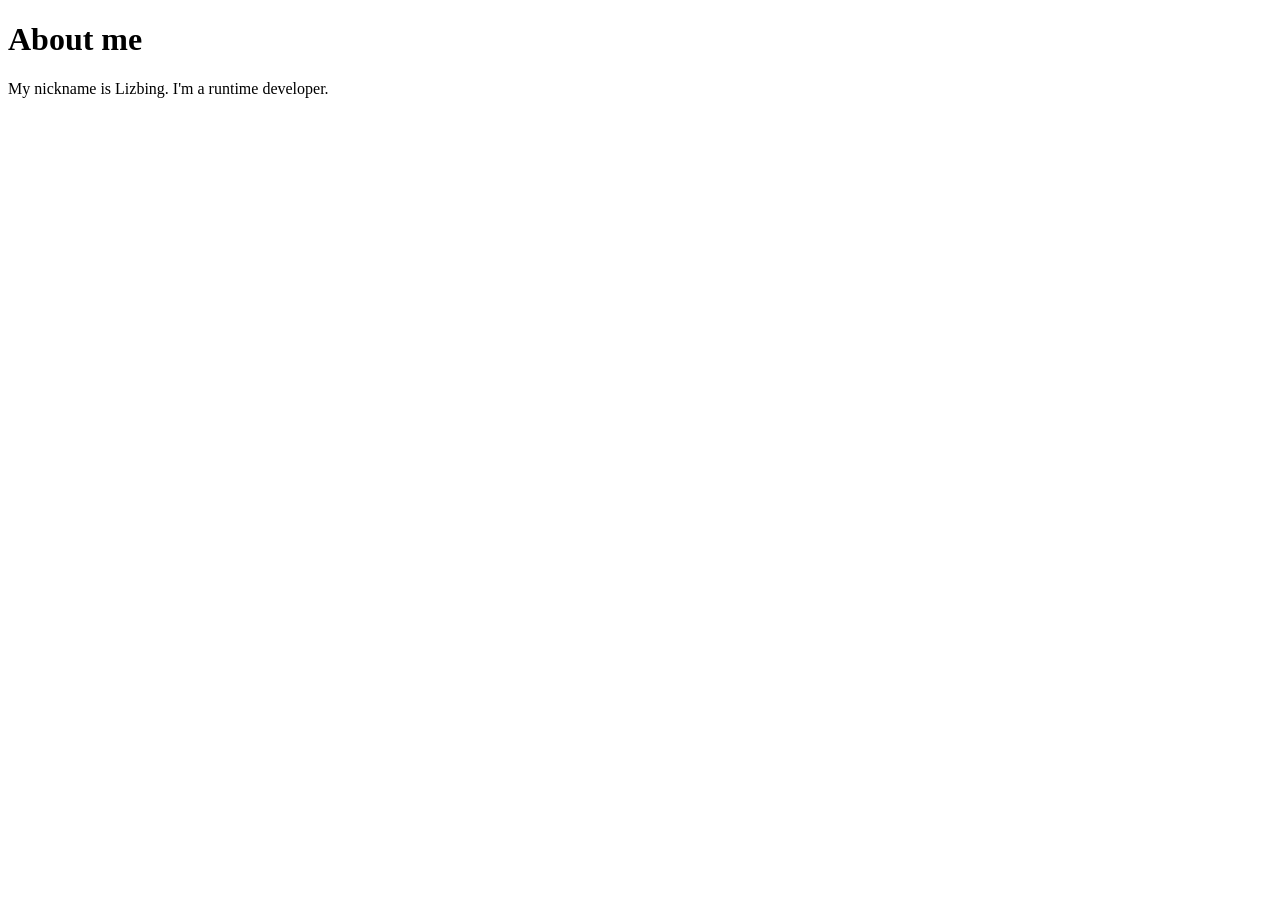
==== index.html @ a02f56ff "main" ====
<!DOCTYPE html>
<html>
<head>
<meta charset="utf-8">
<title>Lizbing's personal blog page</title>
</head>
<body>
    <h1>About me</h1>
    <p>My nickname is Lizbing. I'm a runtime developer.</p>
</body>
</html>
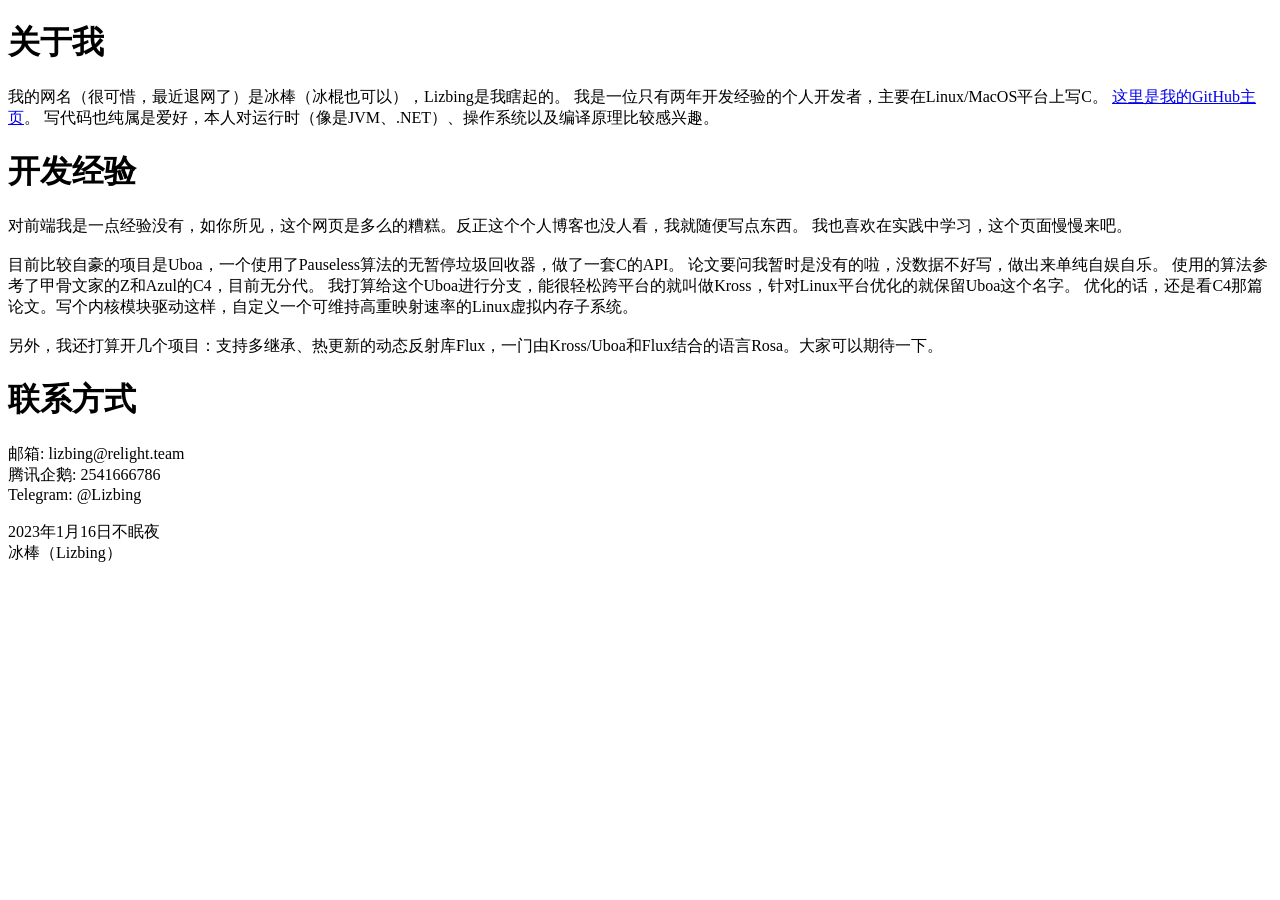
==== commit 965d261f: "Add files via upload" ====
--- a/index.html
+++ b/index.html
@@ -1,11 +1,38 @@
 <!DOCTYPE html>
 <html>
+
 <head>
-<meta charset="utf-8">
-<title>Lizbing's personal blog page</title>
+    <meta charset="utf-8">
+    <title>Lizbing's personal blog page</title>
 </head>
+
 <body>
-    <h1>About me</h1>
-    <p>My nickname is Lizbing. I'm a runtime developer.</p>
+    <h1>关于我</h1>
+    <p>
+        我的网名（很可惜，最近退网了）是冰棒（冰棍也可以），Lizbing是我瞎起的。
+        我是一位只有两年开发经验的个人开发者，主要在Linux/MacOS平台上写C。
+        <a href="https://github.com/LizBing">这里是我的GitHub主页</a>。
+        写代码也纯属是爱好，本人对运行时（像是JVM、.NET）、操作系统以及编译原理比较感兴趣。
+    </p>
+    <h1>开发经验</h1>
+    <p>
+        对前端我是一点经验没有，如你所见，这个网页是多么的糟糕。反正这个个人博客也没人看，我就随便写点东西。
+        我也喜欢在实践中学习，这个页面慢慢来吧。
+        <br /><br />
+        目前比较自豪的项目是Uboa，一个使用了Pauseless算法的无暂停垃圾回收器，做了一套C的API。
+        论文要问我暂时是没有的啦，没数据不好写，做出来单纯自娱自乐。
+        使用的算法参考了甲骨文家的Z和Azul的C4，目前无分代。
+        我打算给这个Uboa进行分支，能很轻松跨平台的就叫做Kross，针对Linux平台优化的就保留Uboa这个名字。
+        优化的话，还是看C4那篇论文。写个内核模块驱动这样，自定义一个可维持高重映射速率的Linux虚拟内存子系统。
+        <br /><br />
+        另外，我还打算开几个项目：支持多继承、热更新的动态反射库Flux，一门由Kross/Uboa和Flux结合的语言Rosa。大家可以期待一下。
+    </p>
+    <h1>联系方式</h1>
+    <p>
+        邮箱: lizbing@relight.team<br />腾讯企鹅: 2541666786<br />Telegram: @Lizbing
+        <br /><br />
+        2023年1月16日不眠夜<br />冰棒（Lizbing）
+    </p>
 </body>
+
 </html>
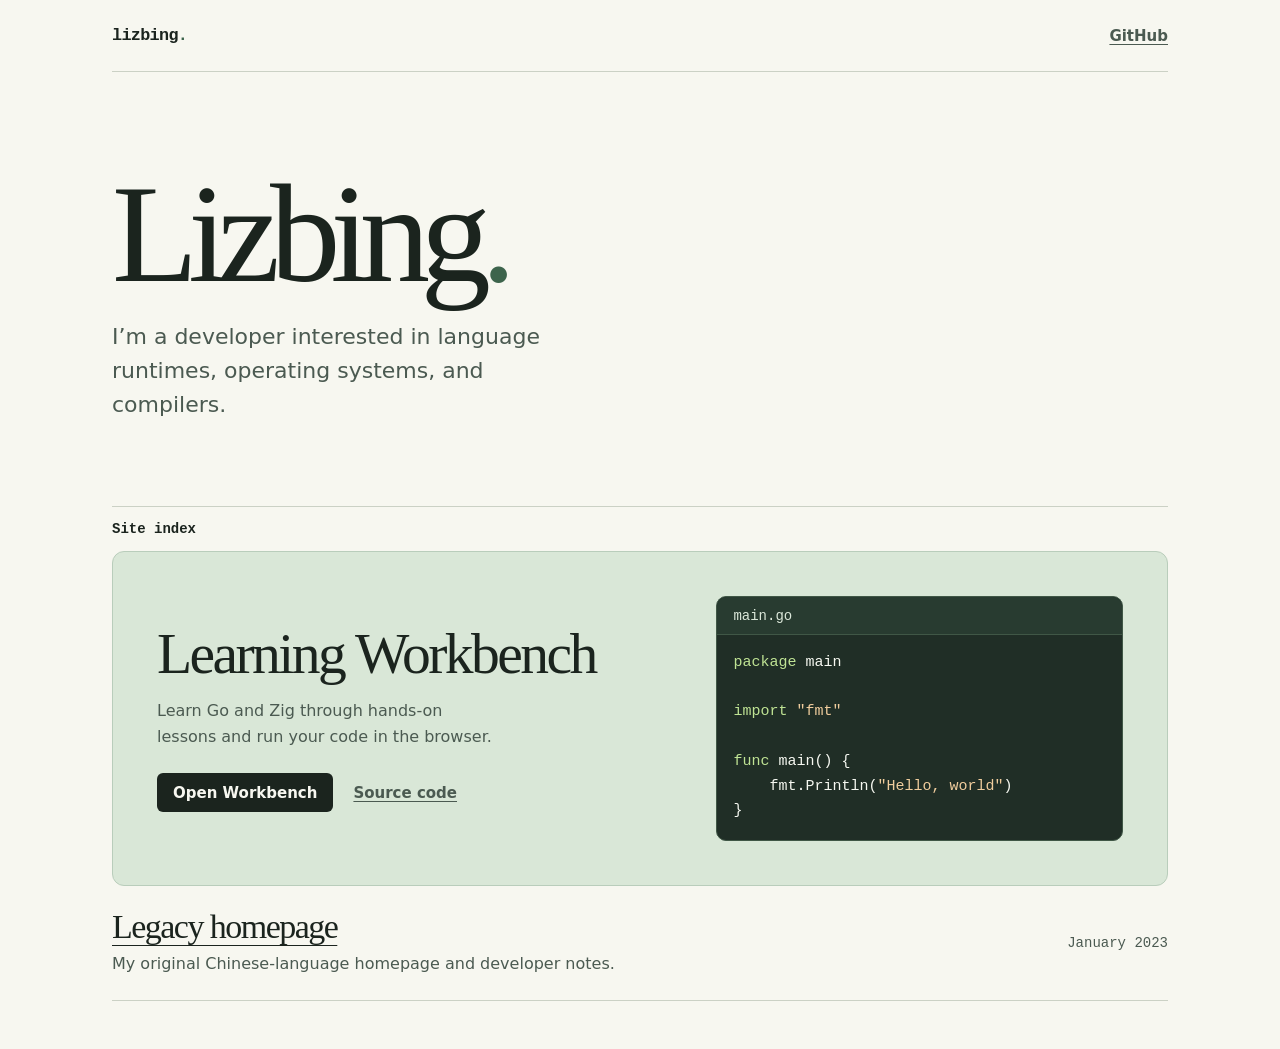
==== commit 4a46fe37: "Add a personal site index and Learning Workbench Archive the previous homepage under legacy/. Publis" ====
--- a/index.html
+++ b/index.html
@@ -1,38 +1,57 @@
-<!DOCTYPE html>
-<html>
+<!doctype html>
+<html lang="en">
+<head>
+  <meta charset="utf-8">
+  <meta name="viewport" content="width=device-width, initial-scale=1">
+  <meta name="theme-color" content="#f7f7f0">
+  <meta name="description" content="Lizbing’s personal site, home to the Learning Workbench and the original blog.">
+  <title>Lizbing — Personal site</title>
+  <link rel="stylesheet" href="styles.css">
+</head>
+<body>
+  <header class="site-header page-width">
+    <a class="wordmark" href="./" aria-current="page">lizbing<span aria-hidden="true">.</span></a>
+    <a class="quiet-link" href="https://github.com/LizBing">GitHub</a>
+  </header>
 
-<head>
-    <meta charset="utf-8">
-    <title>Lizbing's personal blog page</title>
-</head>
+  <main class="page-width">
+    <section class="intro" aria-labelledby="intro-title">
+      <h1 id="intro-title">Lizbing<span aria-hidden="true">.</span></h1>
+      <p>I’m a developer interested in language runtimes, operating systems, and compilers.</p>
+    </section>
 
-<body>
-    <h1>关于我</h1>
-    <p>
-        我的网名（很可惜，最近退网了）是冰棒（冰棍也可以），Lizbing是我瞎起的。
-        我是一位只有两年开发经验的个人开发者，主要在Linux/MacOS平台上写C。
-        <a href="https://github.com/LizBing">这里是我的GitHub主页</a>。
-        写代码也纯属是爱好，本人对运行时（像是JVM、.NET）、操作系统以及编译原理比较感兴趣。
-    </p>
-    <h1>开发经验</h1>
-    <p>
-        对前端我是一点经验没有，如你所见，这个网页是多么的糟糕。反正这个个人博客也没人看，我就随便写点东西。
-        我也喜欢在实践中学习，这个页面慢慢来吧。
-        <br /><br />
-        目前比较自豪的项目是Uboa，一个使用了Pauseless算法的无暂停垃圾回收器，做了一套C的API。
-        论文要问我暂时是没有的啦，没数据不好写，做出来单纯自娱自乐。
-        使用的算法参考了甲骨文家的Z和Azul的C4，目前无分代。
-        我打算给这个Uboa进行分支，能很轻松跨平台的就叫做Kross，针对Linux平台优化的就保留Uboa这个名字。
-        优化的话，还是看C4那篇论文。写个内核模块驱动这样，自定义一个可维持高重映射速率的Linux虚拟内存子系统。
-        <br /><br />
-        另外，我还打算开几个项目：支持多继承、热更新的动态反射库Flux，一门由Kross/Uboa和Flux结合的语言Rosa。大家可以期待一下。
-    </p>
-    <h1>联系方式</h1>
-    <p>
-        邮箱: lizbing@relight.team<br />腾讯企鹅: 2541666786<br />Telegram: @Lizbing
-        <br /><br />
-        2023年1月16日不眠夜<br />冰棒（Lizbing）
-    </p>
+    <section aria-labelledby="index-title">
+      <h2 class="index-title" id="index-title">Site index</h2>
+      <ul class="entries" role="list">
+        <li class="project">
+          <div class="project-copy">
+            <h3>Learning Workbench</h3>
+            <p>Learn Go and Zig through hands-on lessons and run your code in the browser.</p>
+            <div class="project-links">
+              <a class="primary-link" href="pl-learning-site/">Open Workbench</a>
+              <a class="quiet-link" href="https://github.com/LizBing/pl-learning-site">Source code</a>
+            </div>
+          </div>
+          <figure class="project-preview">
+            <figcaption>main.go</figcaption>
+            <pre><code><span class="syntax">package</span> main
+
+<span class="syntax">import</span> <span class="string">"fmt"</span>
+
+<span class="syntax">func</span> main() {
+    fmt.Println(<span class="string">"Hello, world"</span>)
+}</code></pre>
+          </figure>
+        </li>
+        <li class="legacy">
+          <div>
+            <h3><a href="legacy/" hreflang="zh">Legacy homepage</a></h3>
+            <p>My original Chinese-language homepage and developer notes.</p>
+          </div>
+          <time datetime="2023-01-16">January 2023</time>
+        </li>
+      </ul>
+    </section>
+  </main>
 </body>
-
-</html>+</html>
--- a/styles.css
+++ b/styles.css
@@ -0,0 +1,232 @@
+:root {
+  color-scheme: light;
+  --paper: #f7f7f0;
+  --ink: #1b241e;
+  --muted: #4b5a51;
+  --line: #cbd1c5;
+  --accent: #3d644c;
+  --accent-light: #d9e7d7;
+  --serif: "Iowan Old Style", "Palatino Linotype", Georgia, serif;
+  --mono: ui-monospace, "SFMono-Regular", Consolas, monospace;
+  font-family: system-ui, sans-serif;
+}
+
+* {
+  box-sizing: border-box;
+}
+
+body {
+  margin: 0;
+  color: var(--ink);
+  background: var(--paper);
+}
+
+a {
+  color: inherit;
+  text-underline-offset: 0.22em;
+}
+
+a:focus-visible {
+  outline: 2px solid var(--accent);
+  outline-offset: 5px;
+}
+
+.page-width {
+  width: min(100% - 3rem, 66rem);
+  margin-inline: auto;
+}
+
+.site-header {
+  display: flex;
+  align-items: center;
+  justify-content: space-between;
+  min-height: 4.5rem;
+  border-bottom: 1px solid var(--line);
+}
+
+.wordmark {
+  font: 700 1.05rem var(--mono);
+  text-decoration: none;
+  letter-spacing: -0.04em;
+}
+
+.wordmark span,
+.intro h1 span {
+  color: var(--accent);
+}
+
+.quiet-link {
+  color: var(--muted);
+  font-size: 0.9375rem;
+  font-weight: 600;
+}
+
+.quiet-link:hover,
+.legacy h3 a:hover {
+  color: var(--accent);
+}
+
+main {
+  padding-bottom: 3rem;
+}
+
+.intro {
+  padding-block: clamp(3.5rem, 8vw, 6.25rem) clamp(3rem, 7vw, 5.25rem);
+}
+
+.intro h1 {
+  margin: 0;
+  font: 400 clamp(4.25rem, 11vw, 9rem) / 0.88 var(--serif);
+  letter-spacing: -0.07em;
+}
+
+.intro p {
+  max-width: 33ch;
+  margin: 1.5rem 0 0;
+  color: var(--muted);
+  font-size: clamp(1.125rem, 2.2vw, 1.375rem);
+  line-height: 1.55;
+}
+
+.index-title {
+  margin: 0;
+  padding-block: 0.875rem;
+  border-top: 1px solid var(--line);
+  font: 600 0.875rem var(--mono);
+}
+
+.entries {
+  list-style: none;
+  margin: 0;
+  padding: 0;
+}
+
+.project {
+  display: grid;
+  grid-template-columns: 1fr minmax(0, 0.8fr);
+  align-items: center;
+  gap: clamp(1.25rem, 4vw, 3.5rem);
+  padding: clamp(1.375rem, 4vw, 2.75rem);
+  border: 1px solid #b9cdbb;
+  border-radius: 0.75rem;
+  background: var(--accent-light);
+}
+
+.project h3,
+.legacy h3 {
+  margin: 0;
+  font: 400 clamp(2.25rem, 4.5vw, 3.75rem) / 1.02 var(--serif);
+  letter-spacing: -0.045em;
+}
+
+.project p,
+.legacy p {
+  margin: 0.875rem 0 0;
+  color: var(--muted);
+  line-height: 1.6;
+}
+
+.project p {
+  max-width: 34ch;
+}
+
+.project-links {
+  display: flex;
+  flex-wrap: wrap;
+  align-items: center;
+  gap: 0.75rem 1.25rem;
+  margin-top: 1.5rem;
+}
+
+.primary-link {
+  display: inline-block;
+  padding: 0.65rem 1rem;
+  border-radius: 0.375rem;
+  background: var(--ink);
+  color: var(--paper);
+  font-size: 0.9375rem;
+  font-weight: 650;
+  text-decoration: none;
+}
+
+.primary-link:hover {
+  background: #344d3b;
+}
+
+.project-preview {
+  min-width: 0;
+  margin: 0;
+  overflow: hidden;
+  border: 1px solid #405746;
+  border-radius: 0.625rem;
+  background: #202e26;
+  color: #f6f8f1;
+}
+
+.project-preview figcaption {
+  padding: 0.65rem 1rem;
+  border-bottom: 1px solid #405746;
+  background: #283b30;
+  color: #dbe7d9;
+  font: 0.875rem var(--mono);
+}
+
+.project-preview pre {
+  margin: 0;
+  padding: 1rem;
+  font: clamp(0.75rem, 1.5vw, 0.9375rem) / 1.65 var(--mono);
+  white-space: pre-wrap;
+  overflow-wrap: anywhere;
+  tab-size: 4;
+}
+
+.project-preview code {
+  font: inherit;
+}
+
+.syntax {
+  color: #bfe394;
+}
+
+.string {
+  color: #f0cd9d;
+}
+
+.legacy {
+  display: flex;
+  align-items: center;
+  justify-content: space-between;
+  flex-wrap: wrap;
+  gap: 0.75rem 1.25rem;
+  padding: 1.5rem 0;
+  border-bottom: 1px solid var(--line);
+}
+
+.legacy h3 {
+  font-size: clamp(1.625rem, 3vw, 2.125rem);
+}
+
+.legacy h3 a {
+  text-decoration-thickness: 1px;
+}
+
+.legacy p {
+  margin-top: 0.375rem;
+}
+
+.legacy time {
+  color: var(--muted);
+  font: 0.875rem var(--mono);
+}
+
+@media (max-width: 44rem) {
+  .project {
+    grid-template-columns: 1fr;
+  }
+}
+
+@media (max-width: 24rem) {
+  .page-width {
+    width: calc(100% - 2rem);
+  }
+}
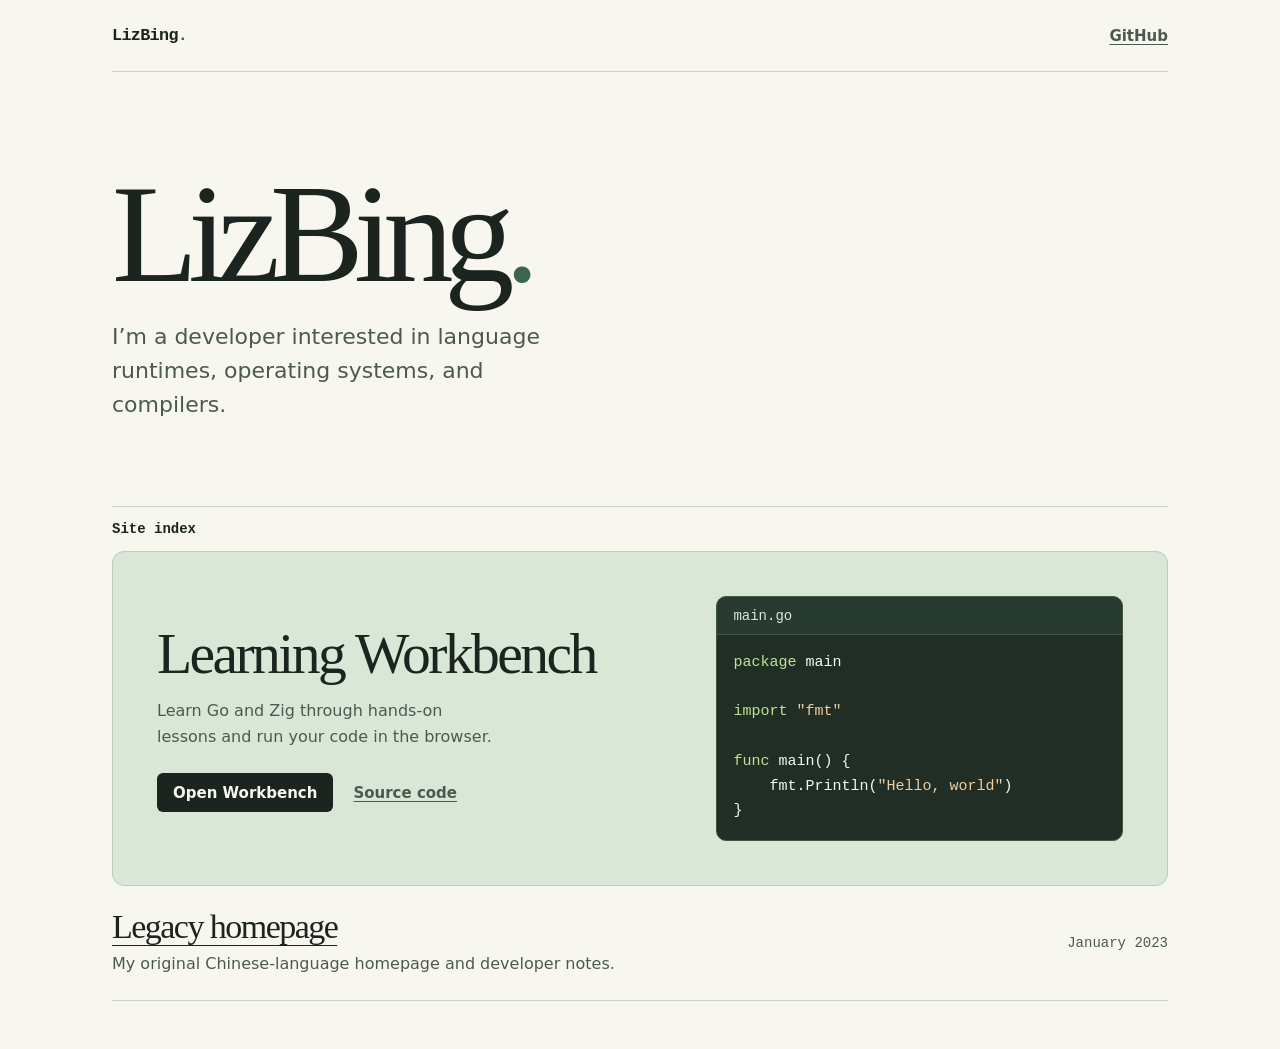
==== commit 2871de8c: "Use LizBing capitalization on the homepage" ====
--- a/index.html
+++ b/index.html
@@ -4,19 +4,19 @@
   <meta charset="utf-8">
   <meta name="viewport" content="width=device-width, initial-scale=1">
   <meta name="theme-color" content="#f7f7f0">
-  <meta name="description" content="Lizbing’s personal site, home to the Learning Workbench and the original blog.">
-  <title>Lizbing — Personal site</title>
+  <meta name="description" content="LizBing’s personal site, home to the Learning Workbench and the original blog.">
+  <title>LizBing — Personal site</title>
   <link rel="stylesheet" href="styles.css">
 </head>
 <body>
   <header class="site-header page-width">
-    <a class="wordmark" href="./" aria-current="page">lizbing<span aria-hidden="true">.</span></a>
+    <a class="wordmark" href="./" aria-current="page">LizBing<span aria-hidden="true">.</span></a>
     <a class="quiet-link" href="https://github.com/LizBing">GitHub</a>
   </header>
 
   <main class="page-width">
     <section class="intro" aria-labelledby="intro-title">
-      <h1 id="intro-title">Lizbing<span aria-hidden="true">.</span></h1>
+      <h1 id="intro-title">LizBing<span aria-hidden="true">.</span></h1>
       <p>I’m a developer interested in language runtimes, operating systems, and compilers.</p>
     </section>
 
